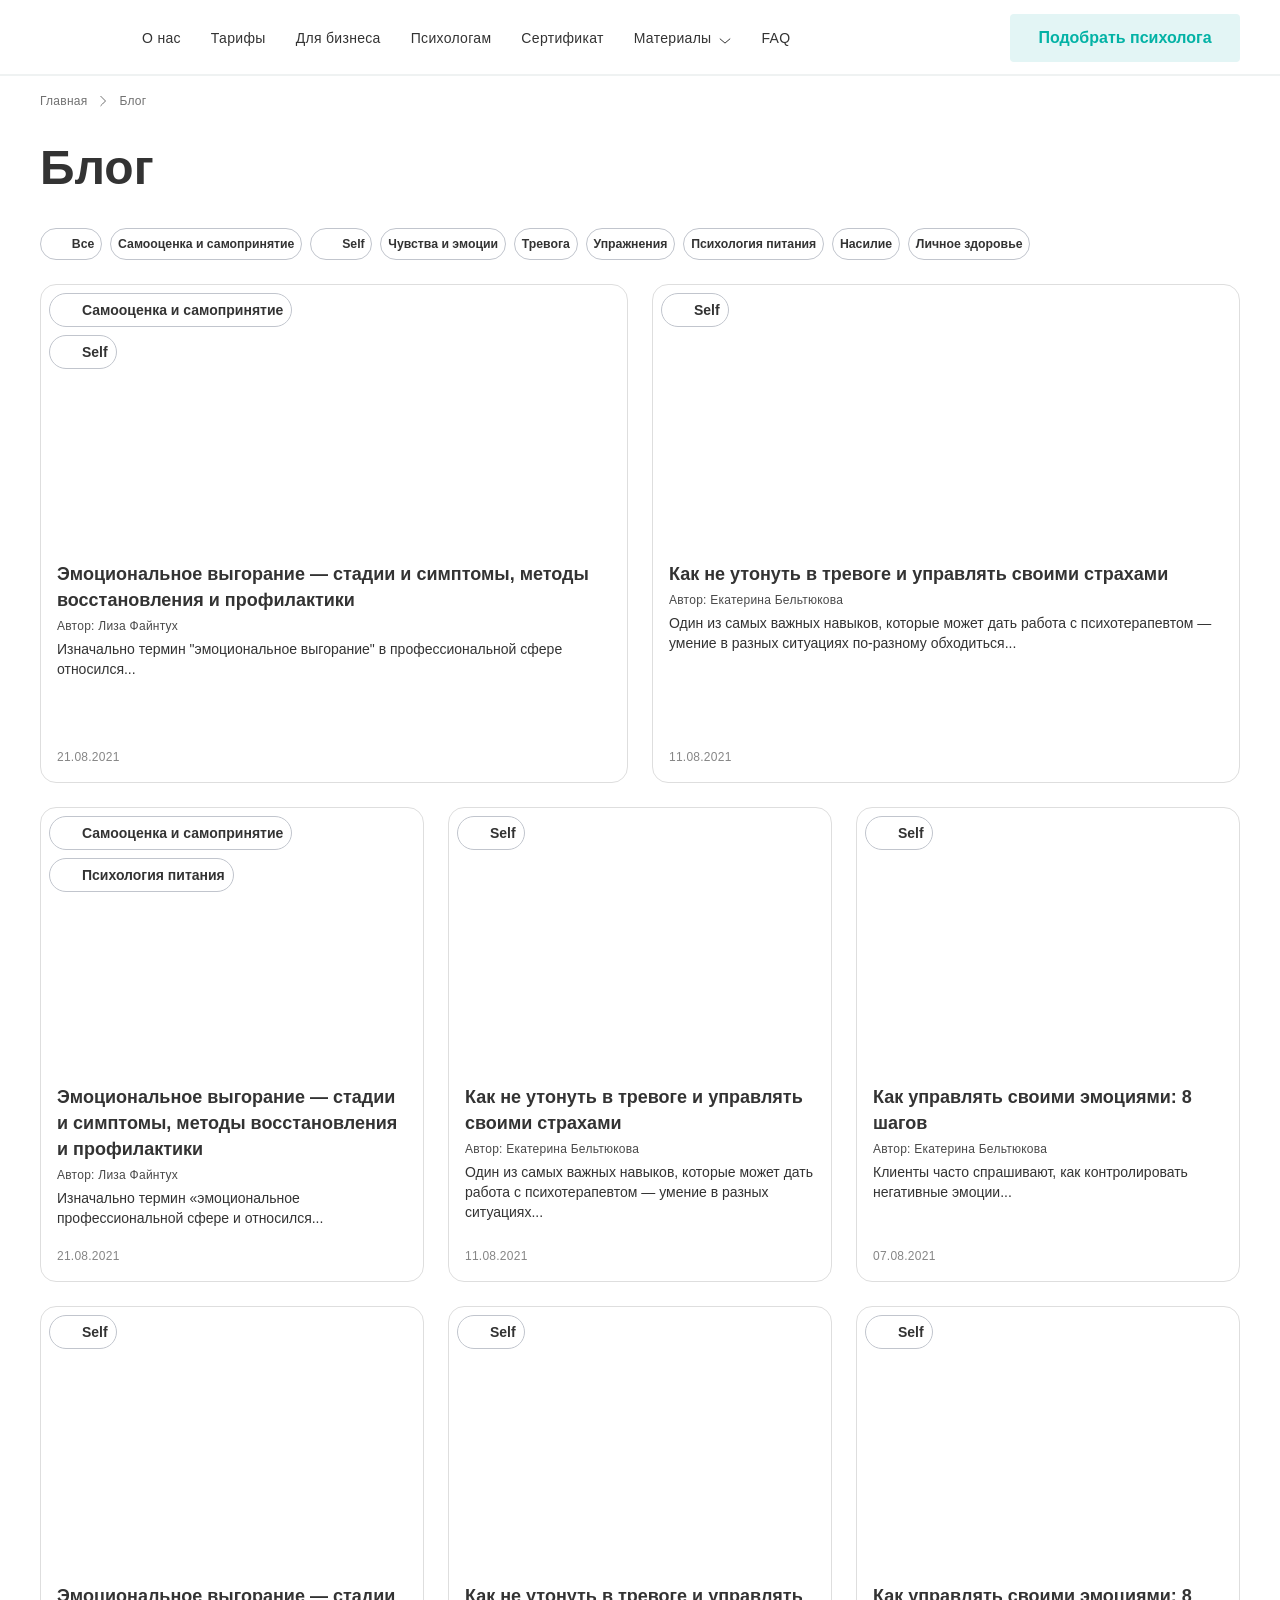
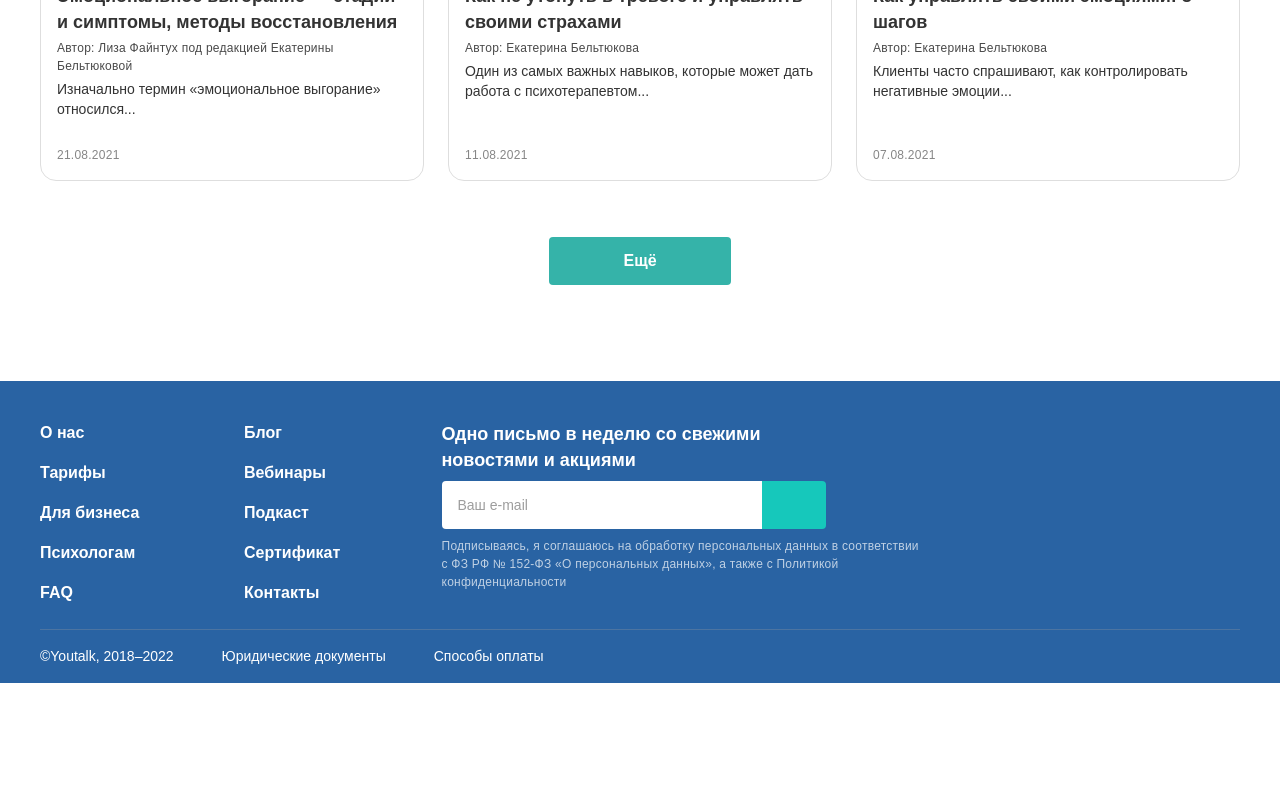
==== index.html @ 6032cb03 "Initial commit: full adaptive layout for YouTalk blog" ====
﻿<!DOCTYPE html>
<html lang="ru">
<head>
    <meta charset="UTF-8">
    <meta http-equiv="refresh" content="0; url=./blog.html">
    <title>Перенаправление на блог YouTalk</title>
</head>
<body>
    <p>Если перенаправления не произошло, <a href="./blog.html">нажмите сюда</a>.</p>
</body>
</html>
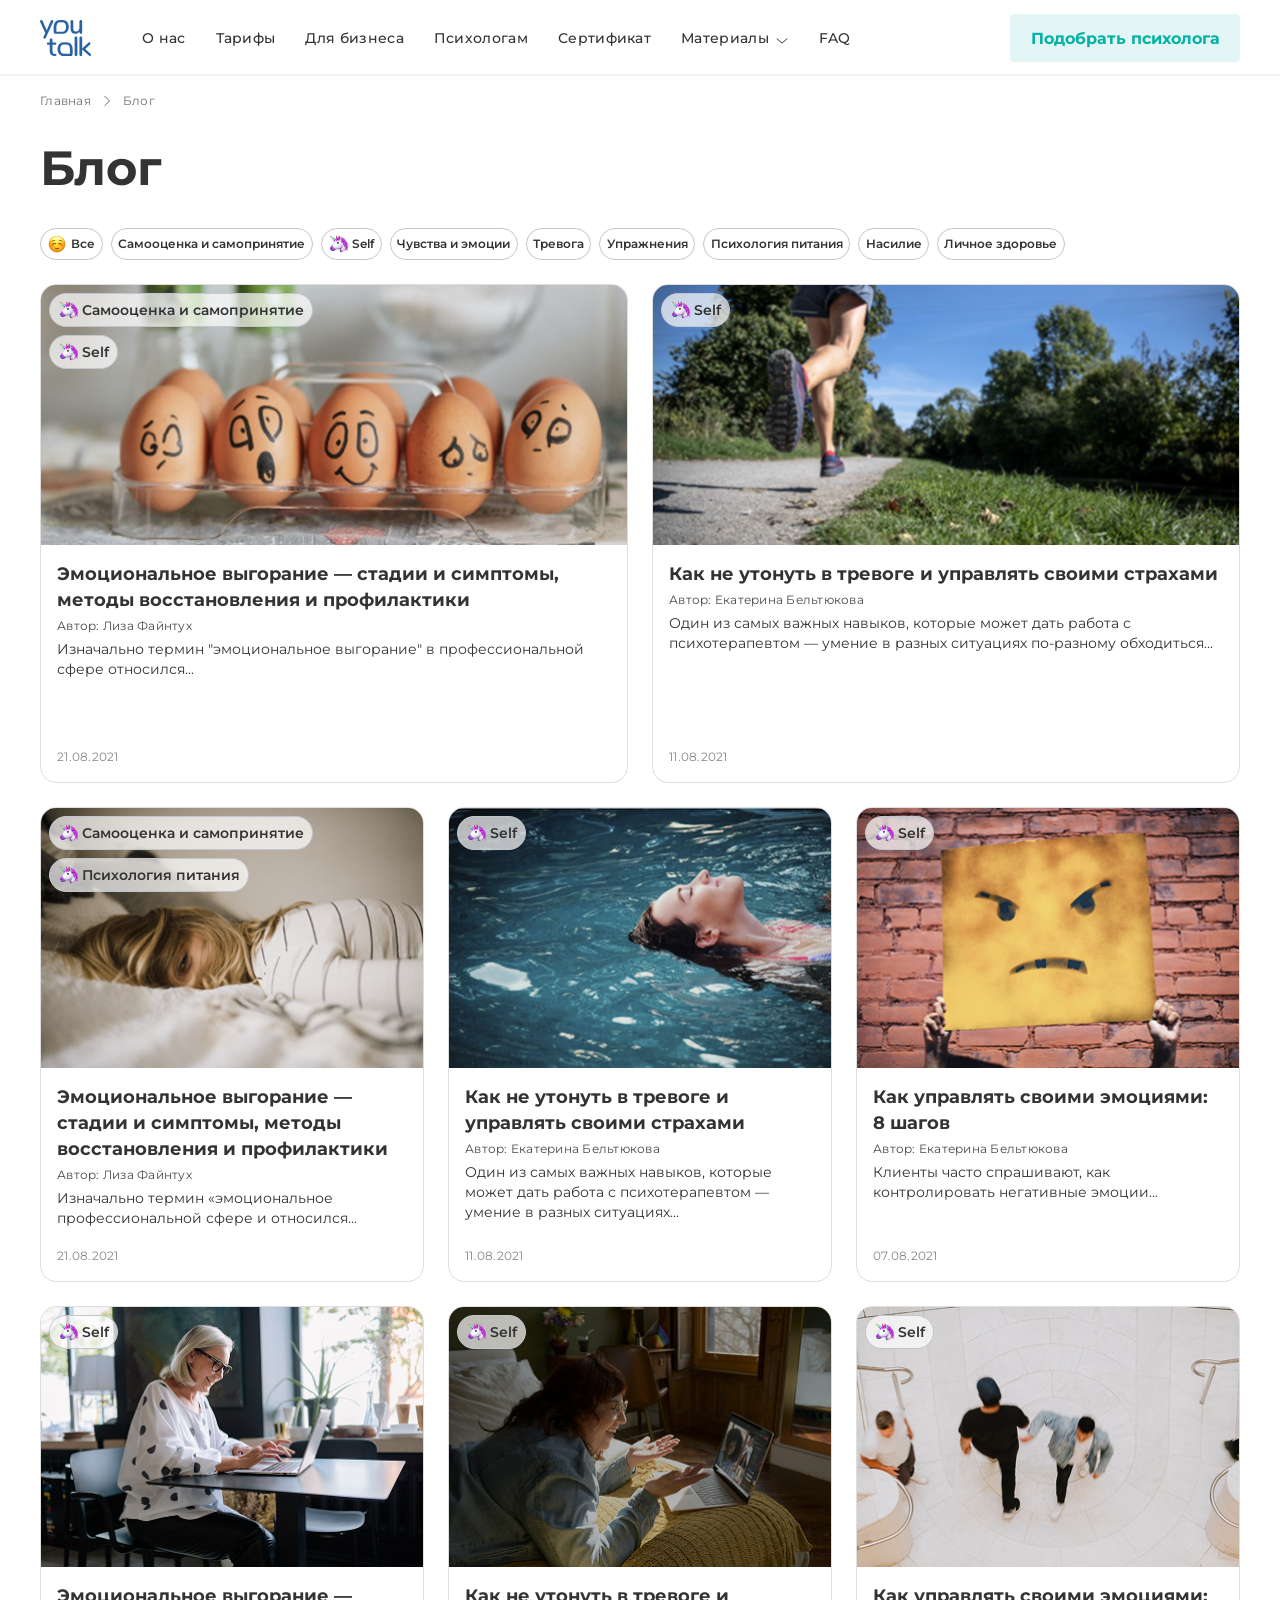
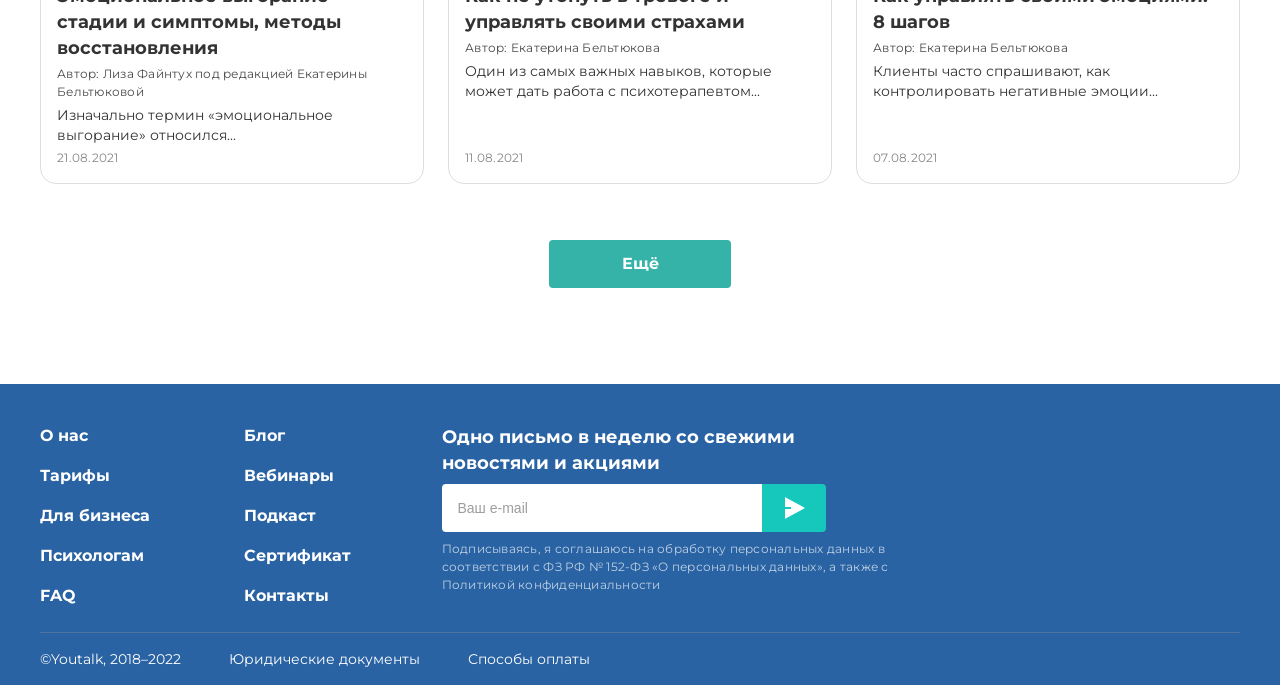
==== commit 0bc9e0ef: "Update logo link to youtalk.ru" ====
--- a/index.html
+++ b/index.html
@@ -1,4 +1,4 @@
-﻿<!DOCTYPE html>
+<!DOCTYPE html>
 <html lang="ru">
 <head>
     <meta charset="UTF-8">
